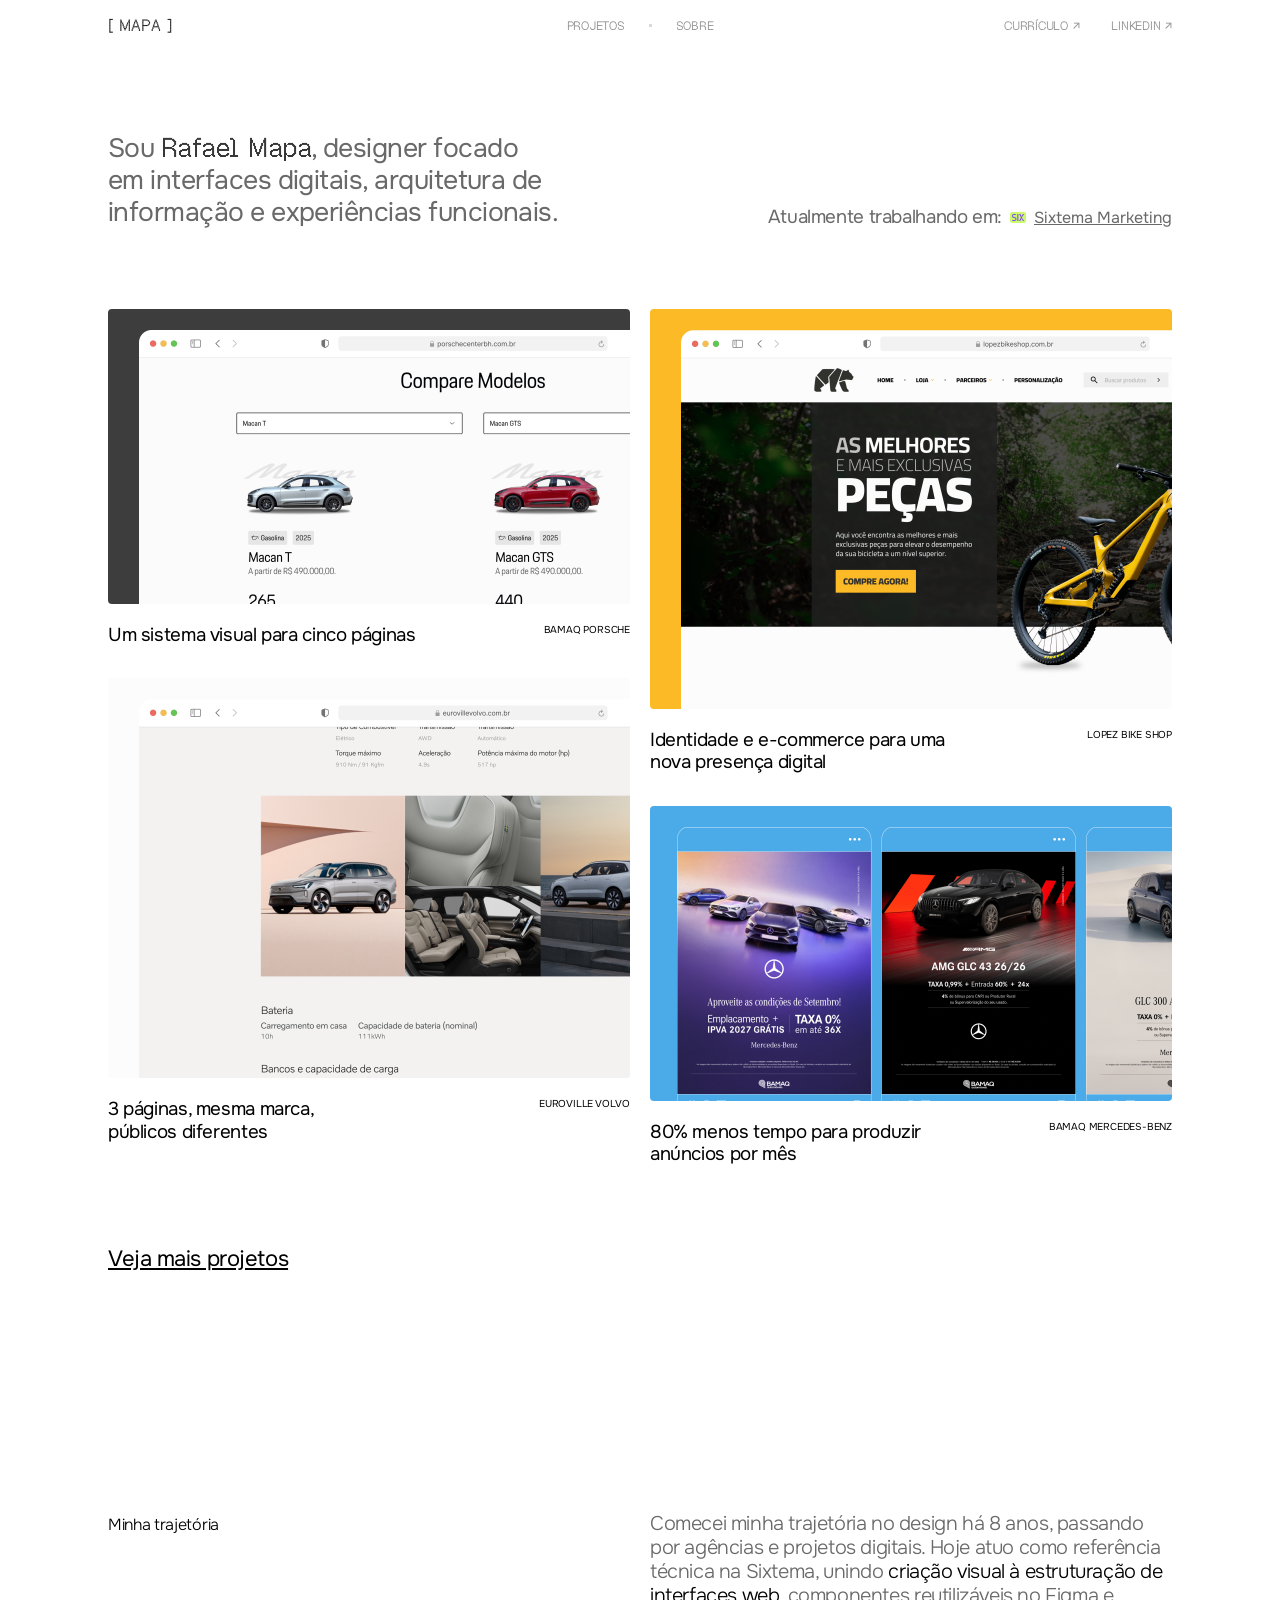
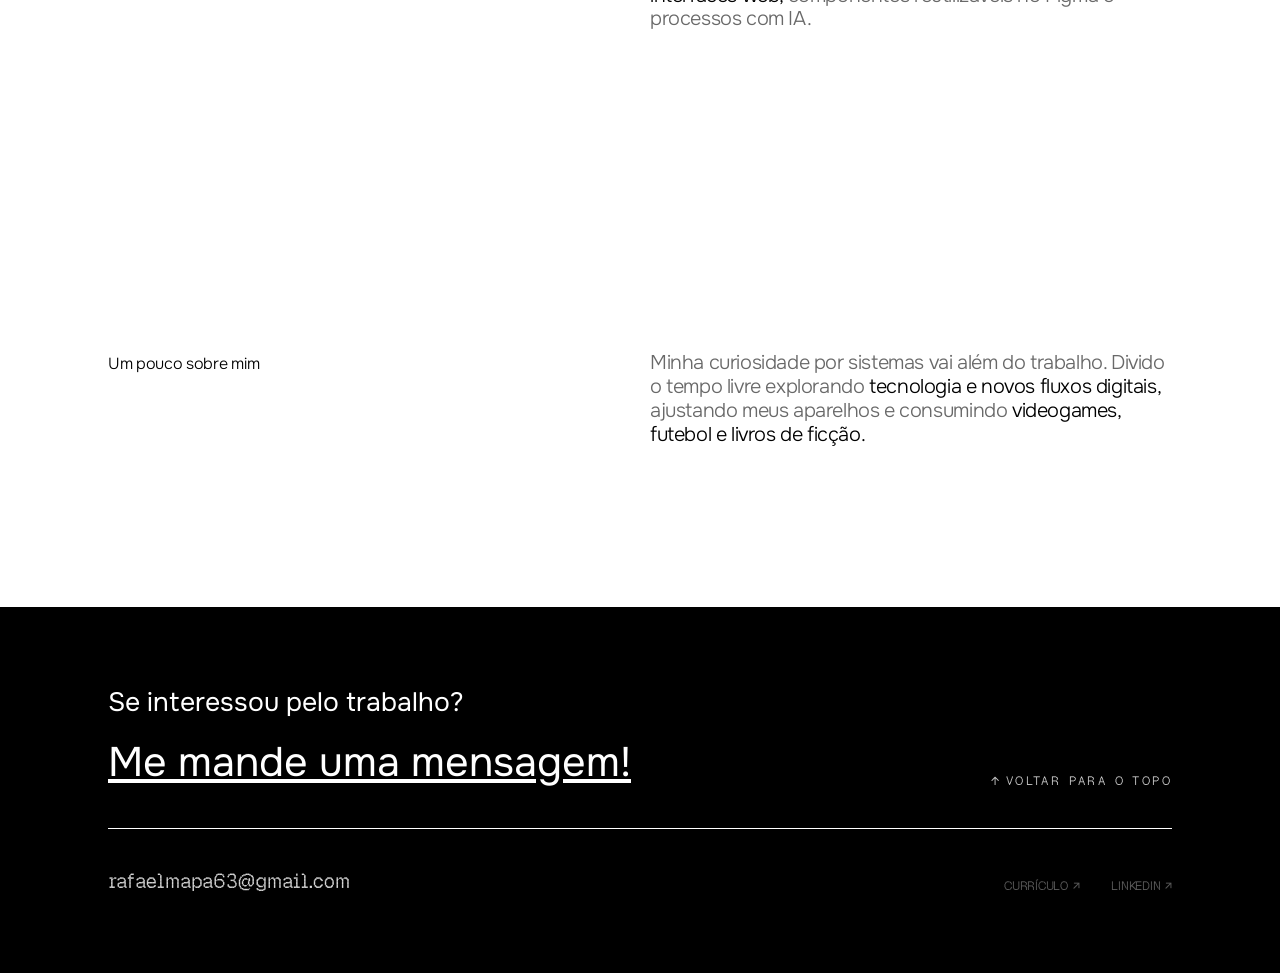
==== index.html @ 25b0e199 "fix: adicionar link do site da Sixtema na home" ====
<!DOCTYPE html>
<html lang="pt-BR" id="top">
<head>
  <meta charset="UTF-8">
  <meta name="viewport" content="width=device-width, initial-scale=1.0">
  <title>Rafael Mapa - Designer</title>
  <!-- preconnect for Google Fonts -->
  <link rel="preconnect" href="https://fonts.googleapis.com">
  <link rel="preconnect" href="https://fonts.gstatic.com" crossorigin>
  <link href="https://fonts.googleapis.com/css2?family=Onest:wght@300;400&display=swap" rel="stylesheet">
  <link rel="stylesheet" href="style.css">
</head>
<body>
  <div class="container">
    <header>
      <div id="logo-text" class="pixel-mono" style="font-size:16px; cursor: pointer;" onclick="window.location.href='index.html'">[ MAPA ]</div>
      <nav class="header-links t-nav pixel-mono">
        <a href="projetos.html">projetos</a>
        <div class="dot"></div>
        <a href="sobre.html">sobre</a>
      </nav>
      <nav class="header-social t-nav pixel-mono">
        <a href="assets/curriculo.pdf" target="_blank" class="cv-link">Currículo ↗</a>
        <a href="https://www.linkedin.com/in/rafaelmapa/" target="_blank" class="linkedin-link">linkedin ↗</a>
      </nav>
      <button class="hamburger" type="button" aria-label="Abrir menu" aria-controls="mobile-menu" aria-expanded="false">
        <span></span><span></span><span></span>
      </button>
    </header>
    <div class="mobile-menu-overlay" id="mobile-menu">
      <nav class="pixel-mono">
        <a href="projetos.html">projetos</a>
        <a href="sobre.html">sobre</a>
        <a href="assets/curriculo.pdf" target="_blank">currículo ↗</a>
        <a href="https://www.linkedin.com/in/rafaelmapa/" target="_blank">linkedin ↗</a>
      </nav>
    </div>

    <main>
      <section class="hero">
        <p class="t-lead">
          Sou <strong class="hero-name">Rafael Mapa</strong>, designer focado em interfaces digitais, arquitetura de informação e experiências funcionais.
        </p>
        <div class="current-role">
          <span class="t-card-title" style="color:var(--gray)">Atualmente trabalhando em:</span>
          <!-- inline svg for the sixtema mark -->
          <img src="assets/home/sixtema-mark.svg" alt="" width="16" height="16" style="background:#CBF86C; border-radius:2px; padding:2px; display:inline-block; vertical-align:middle;">
          <a href="https://sixtema.com.br" target="_blank" style="text-decoration: underline; color:var(--gray); font-size:16px;">Sixtema Marketing</a>
        </div>
      </section>

      <section class="projects">
        <div>
          <a href="porsche.html" class="card">
            <div class="card-img">
              <img src="assets/home/porsche.png" alt="Bamaq Porsche - Um sistema visual para cinco páginas">
            </div>
            <div class="card-footer">
              <h3 class="t-card-title">Um sistema visual para cinco páginas</h3>
              <span class="t-metadata">BAMAQ PORSCHE</span>
            </div>
          </a>
          <a href="lp-volvo.html" class="card">
            <div class="card-img">
              <img src="assets/home/volvo.png" alt="Euroville Volvo - 3 páginas, mesma marca, públicos diferentes">
            </div>
            <div class="card-footer">
              <h3 class="t-card-title">3 páginas, mesma marca,<br>públicos diferentes</h3>
              <span class="t-metadata">EUROVILLE VOLVO</span>
            </div>
          </a>
        </div>
        <div>
          <a href="lopez.html" class="card">
            <div class="card-img">
              <img src="assets/home/lopez.png" alt="Lopez Bike Shop - Identidade e e-commerce">
            </div>
            <div class="card-footer">
              <h3 class="t-card-title">Identidade e e-commerce para uma nova presença digital</h3>
              <span class="t-metadata">LOPEZ BIKE SHOP</span>
            </div>
          </a>
          <a href="mercedes.html" class="card">
            <div class="card-img">
              <img src="assets/home/mercedes.png" alt="Bamaq Mercedes-Benz">
            </div>
            <div class="card-footer">
              <h3 class="t-card-title">80% menos tempo para produzir anúncios por mês</h3>
              <span class="t-metadata">BAMAQ MERCEDES-BENZ</span>
            </div>
          </a>
        </div>
      </section>

      <a href="projetos.html" class="view-more">Veja mais projetos</a>

      <!-- About Section 1 -->
      <section class="about-section">
        <h2 class="t-body">Minha trajetória</h2>
        <p class="t-h2">
          Comecei minha trajetória no design há 8 anos, passando por agências e projetos digitais. Hoje atuo como referência técnica na Sixtema, unindo <strong>criação visual à estruturação de interfaces web,</strong> componentes reutilizáveis no Figma e processos com IA.
        </p>
      </section>

      <!-- About Section 2 -->
      <section class="about-section">
        <h2 class="t-body">Um pouco sobre mim</h2>
        <p class="t-h2">
          Minha curiosidade por sistemas vai além do trabalho. Divido o tempo livre explorando <strong>tecnologia e novos fluxos digitais,</strong> ajustando meus aparelhos e consumindo <strong>videogames, futebol e livros de ficção.</strong>
        </p>
      </section>
    </main>
  </div>

  <footer>
    <div class="container">
      <div class="footer-top">
        <div class="footer-cta">
          <p>Se interessou pelo trabalho?</p>
          <p><a href="https://wa.me/5531984040289" target="_blank" style="color: inherit; text-decoration: none;">Me mande uma mensagem!</a></p>
        </div>
        <a href="#top" class="back-to-top pixel-mono">
          <span>↑</span> VOLTAR PARA O TOPO
        </a>
      </div>
      <hr>
      <div class="footer-bottom">
        <a href="#" id="copy-email-btn" class="footer-email pixel-mono" style="position: relative;">
          rafaelmapa63@gmail.com
          <span id="email-tooltip" style="position: absolute; bottom: 100%; left: 0; margin-bottom: 8px; background: var(--white); color: var(--black); padding: 4px 8px; border-radius: 2px; font-size: 12px; opacity: 0; pointer-events: none; transition: opacity 0.2s; white-space: nowrap;">Email Copiado</span>
        </a>
        <nav class="header-social t-nav pixel-mono">
          <a href="assets/curriculo.pdf" target="_blank">Currículo ↗</a>
          <a href="https://www.linkedin.com/in/rafaelmapa/" target="_blank">linkedin ↗</a>
        </nav>
      </div>
    </div>
  </footer>
  <script src="site.js"></script>
</body>
</html>
---- style.css ----
/* Reset & Fonts */
:root {
  --gray: #696969;
  --nav-gray: #767676;
  --divider: #D9D9D9;
  --black: #000000;
  --white: #FFFFFF;
}

*, *::before, *::after { box-sizing: border-box; }
body, h1, h2, h3, p, figure, blockquote, dl, dd, ul, ol { margin: 0; padding: 0; }
a { text-decoration: none; color: inherit; }
img { max-width: 100%; height: auto; display: block; }

body {
  font-family: 'Onest', system-ui, sans-serif;
  color: var(--black);
  background-color: var(--white);
  line-height: 1.2;
}

@font-face {
  font-family: 'Geist Pixel Local';
  src: url('assets/fonts/GeistPixel-Regular-VariableFont_ELSH.ttf') format('truetype');
  font-weight: 400;
  font-style: normal;
  font-display: swap;
}

/* Typography Scale */
.hero-name {
  font-family: 'Geist Pixel Local', monospace;
  font-variation-settings: 'ELSH' 20;
}

@keyframes name-glitch {
  0%, 100% { font-variation-settings: 'ELSH' 20; }
  20% { font-variation-settings: 'ELSH' 40; }
  40% { font-variation-settings: 'ELSH' 60; }
  60% { font-variation-settings: 'ELSH' 80; }
  80% { font-variation-settings: 'ELSH' 1; }
}

@media (hover: hover) and (prefers-reduced-motion: no-preference) {
  .hero-name:hover {
    animation: name-glitch 2.5s steps(1, end) infinite;
  }
}

/* ponytail: approximate Geist Pixel via mono until imported or mapped locally */
.pixel-mono {
  font-family: 'Geist Pixel Local', ui-monospace, monospace;
  font-variation-settings: 'ELSH' 20;
  text-transform: uppercase;
}

.t-lead { font-size: clamp(20px, calc(17px + 0.75vw), 28px); font-weight: 400; letter-spacing: -0.02em; line-height: 1.2; color: var(--gray); }
.hero p.t-lead { text-wrap: balance; }
.t-h1 { font-size: clamp(28px, calc(22px + 1vw), 40px); font-weight: 300; letter-spacing: -0.02em; line-height: 1.2; }
.t-h2 { font-size: clamp(18px, calc(16px + 0.3vw), 20px); font-weight: 300; letter-spacing: -0.02em; line-height: 1.2; }
.t-card-title { font-size: clamp(16px, calc(13px + 0.45vw), 20px); font-weight: 400; letter-spacing: -0.02em; line-height: 1.2; }
.t-body { font-size: 16px; font-weight: 300; letter-spacing: -0.02em; line-height: 1.64; }
.t-nav { font-size: 12px; letter-spacing: -0.02em; color: var(--nav-gray); }
.t-metadata { font-size: 10px; font-weight: 400; letter-spacing: -0.02em; text-transform: uppercase; }

/* Layout */
.container {
  width: min(1064px, calc(100% - 48px));
  margin: 0 auto;
}

/* Header */
header {
  position: sticky;
  top: 0;
  z-index: 100;
  display: grid;
  grid-template-columns: 1fr auto 1fr;
  align-items: center;
  width: 100%;
  height: 52px;
  background-color: var(--white);
}
header::before {
  content: "";
  position: absolute;
  top: 0;
  left: 50%;
  width: 100vw;
  height: 100%;
  transform: translateX(-50%);
  background-color: var(--white);
  z-index: -1;
}
main {
  padding-top: 80px;
}
#logo-text {
  justify-self: start;
  font-size: 16px;
}
.header-links {
  justify-self: center;
  display: flex;
  align-items: center;
  gap: 24px;
}
.header-social {
  justify-self: end;
  display: flex;
  align-items: center;
  gap: 32px;
}
.dot {
  width: 3px;
  height: 3px;
  background-color: var(--divider);
}

/* Hero Section */
.hero {
  margin-bottom: 80px;
}
.hero p {
  max-width: 522px;
  margin-bottom: 32px;
}
.hero strong {
  font-weight: normal;
  color: var(--black);
}
.current-role {
  display: flex;
  align-items: center;
  gap: 8px;
  font-size: 20px;
  color: var(--gray);
  margin-left: auto;
  width: fit-content;
}
@media (min-width: 768px) {
  .hero {
    display: flex;
    flex-wrap: wrap;
    justify-content: space-between;
    align-items: flex-end;
    gap: 40px;
  }
  .hero p { margin-bottom: 0; }
}

/* Projects Grid */
.projects {
  display: grid;
  grid-template-columns: 1fr;
  gap: 32px;
  margin-bottom: 80px;
}
.projects > div,
.card,
.card-footer,
.card-footer h3 { min-width: 0; }
.projects > div {
  display: flex;
  flex-direction: column;
  gap: 32px;
}
@media (min-width: 768px) {
  .projects {
    grid-template-columns: repeat(2, minmax(0, 1fr));
    gap: 20px;
    align-items: start;
  }
}

/* Project Card */
.card {
  display: flex;
  flex-direction: column;
  gap: 20px;
}
.card-img {
  width: 100%;
  border-radius: 4px;
  overflow: hidden;
  background: #f5f5f5;
}
.card-img img {
  width: 100%;
  height: auto;
}

.card-footer {
  display: flex;
  justify-content: space-between;
  align-items: flex-start;
  gap: 24px;
}
.card-footer .t-metadata {
  flex-shrink: 0;
  text-align: right;
  white-space: nowrap;
}
.card-footer h3 { flex: 0 1 65%; }

.view-more {
  display: block;
  font-size: clamp(18px, calc(15px + 0.55vw), 24px);
  letter-spacing: -0.02em;
  text-decoration: underline;
  margin-bottom: 80px;
}

/* About Sections */
.about-section {
  padding: 160px 0;
  display: flex;
  flex-direction: column;
  gap: 24px;
}
.about-section h2 {
  flex-shrink: 0;
}
.about-section p {
  color: var(--gray);
  max-width: 522px;
}
.about-section p strong {
  color: var(--black);
  font-weight: 300;
}

.section-title {
  color: var(--gray);
  margin-bottom: 32px;
}

@media (min-width: 768px) {
  .section-title {
    margin-bottom: 40px;
  }
}







@media (min-width: 768px) {
  .about-section {
    flex-direction: row;
    justify-content: space-between;
    gap: 80px;
  }
}

/* Footer */
footer {
  position: relative;
  z-index: 2;
  background-color: var(--black);
  color: var(--white);
  padding: 80px 0;
}
.footer-top {
  display: flex;
  flex-direction: column;
  justify-content: space-between;
  align-items: flex-start;
  gap: 40px;
  margin-bottom: 40px;
}
.footer-cta p:first-child {
  font-size: clamp(20px, calc(17px + 0.75vw), 28px);
  color: var(--white);
  margin-bottom: 20px;
}
.footer-cta p:last-child {
  font-size: clamp(30px, calc(22px + 1.5vw), 44px);
  text-decoration: underline;
}
.back-to-top {
  display: flex;
  align-items: center;
  gap: 4px;
  font-size: 12px;
  letter-spacing: 0.2em;
  text-transform: uppercase;
}
footer hr {
  border: 0;
  border-top: 1px solid var(--white);
  margin: 0 0 40px 0;
}
.footer-bottom {
  display: flex;
  flex-direction: column;
  justify-content: space-between;
  align-items: flex-start;
  gap: 24px;
}
.footer-email {
  font-size: 20px;
  text-transform: none;
  word-break: break-word;
}
@media (min-width: 768px) {
  .footer-top, .footer-bottom {
    flex-direction: row;
    align-items: flex-end;
  }
}





/* Remove huge padding-bottom from about-section since wrappers handle the spacing now */

/* Sobre Gallery */
@media (max-width: 767px) {
  .about-gallery {
    grid-template-columns: repeat(2, 1fr) !important;
  }
}


/* Hamburger & Mobile Header */
.hamburger {
  display: none;
  background: none;
  border: none;
  cursor: pointer;
  flex-direction: column;
  gap: 6px;
  padding: 0;
  z-index: 100;
  position: relative;
}
.hamburger span {
  display: block;
  width: 24px;
  height: 1px;
  background-color: var(--black);
  transition: transform 0.3s ease, opacity 0.3s ease;
}

@media (max-width: 767px) {
  header {
    grid-template-columns: auto 1fr auto !important;
    gap: 16px;
  }
  .header-links {
    display: none !important;
  }
  header .header-social {
    display: flex !important;
    justify-self: center !important;
  }
  .header-social .linkedin-link {
    display: none !important;
  }
  .header-social .cv-link {
    color: var(--nav-gray);
  }
  .hamburger {
    display: flex;
    justify-self: end;
  }
}


/* Mobile Menu Overlay */
.mobile-menu-overlay {
  position: fixed;
  top: 0;
  left: 0;
  width: 100%;
  height: 100vh;
  background-color: var(--white);
  z-index: 99;
  display: flex;
  flex-direction: column;
  padding: 100px 24px 24px;
  opacity: 0;
  pointer-events: none;
  transition: opacity 0.3s ease;
}
.menu-open {
  overflow: hidden;
}
.menu-open .mobile-menu-overlay {
  opacity: 1;
  pointer-events: auto;
}
.mobile-menu-overlay nav {
  display: flex;
  flex-direction: column;
  gap: 32px;
  align-items: center;
  font-size: 24px;
}
.menu-open .hamburger span:nth-child(1) {
  transform: translateY(7px) rotate(45deg);
}
.menu-open .hamburger span:nth-child(2) {
  opacity: 0;
}
.menu-open .hamburger span:nth-child(3) {
  transform: translateY(-7px) rotate(-45deg);
}

/* Outros Projetos Grid */
.other-projects-section {
  margin-bottom: 80px;
}
.other-projects-grid {
  display: flex;
  flex-direction: column;
  gap: 20px;
}
.other-projects-grid .other-card { min-height: 320px; }
.other-projects-row {
  display: flex;
  flex-direction: column;
  gap: 20px;
}
@media (min-width: 768px) {
  .other-projects-row {
    flex-direction: row;
  }
}

.other-card {
  position: relative;
  display: flex;
  border-radius: 4px;
  overflow: hidden;
  text-decoration: none;
  min-height: 320px;
}

.other-card.large {
  width: 100%;
}
.other-card.medium {
  width: 100%;
}
.other-card.small {
  width: 100%;
}

.other-card-bg {
  position: absolute;
  top: 0;
  left: 0;
  width: 100%;
  height: 100%;
  background-color: #ececec;
  z-index: 1;
}
.other-card-bg img {
  width: 100%;
  height: 100%;
  object-fit: cover;
}

@media (min-width: 768px) {
  .other-card.medium {
    width: calc(739px / 1064px * 100%);
  }

  .other-card.small {
    width: calc(305px / 1064px * 100%);
  }

  .other-card.medium .other-card-bg img {
    position: absolute;
    top: -59.49%;
    left: 0.07%;
    width: 127.13%;
    max-width: none;
    height: 195.76%;
    object-fit: fill;
  }
}
.other-card .overlay {
  position: absolute;
  top: 0;
  left: 0;
  width: 100%;
  height: 100%;
  background: linear-gradient(to top, rgba(0,0,0,0.2) 15%, transparent 46%);
}

.other-card-content {
  position: relative;
  z-index: 2;
  display: flex;
  flex-direction: column;
  justify-content: flex-end;
  gap: 16px;
  padding: 32px;
  width: 100%;
}

.other-card.medium .other-card-content {
  justify-content: flex-end;
}
.other-card.small .other-card-content {
  justify-content: flex-start;
}

.other-card .tags {
  display: flex;
  gap: 8px;
  flex-wrap: wrap;
}
.other-card .tag {
  background-color: #ddd;
  color: #555;
  font-size: 12px;
  padding: 4px 12px;
  border-radius: 4px;
}
.other-card .tag.dark {
  background-color: #1b1b1b;
  color: var(--white);
}

.other-card-content.dark h3 {
  color: var(--black) !important;
}

/* Hamburger active state */
.hamburger.active span:nth-child(1) { transform: translateY(6px) rotate(45deg); }
.hamburger.active span:nth-child(2) { opacity: 0; }
.hamburger.active span:nth-child(3) { transform: translateY(-6px) rotate(-45deg); }

.mobile-menu-overlay.active {
  display: flex !important;
  opacity: 1;
}


/* --- Project Case Pages --- */
.project-page {
  padding-bottom: 120px;
  overflow-x: hidden;
}
.project-top {
  display: flex;
  flex-direction: column;
  gap: 40px;
  margin: 120px 0 80px 0;
}
@media (min-width: 768px) {
  .project-top {
    flex-direction: row;
    gap: 120px;
    align-items: flex-start;
  }
}
.project-title {
  flex: 1;
  font-size: clamp(40px, 4vw, 64px);
  line-height: 1.1;
  letter-spacing: -0.02em;
  font-weight: 300;
  color: var(--black);
}
.project-info {
  width: 100%;
  display: flex;
  flex-direction: column;
}
@media (min-width: 768px) {
  .project-info {
    width: 414px;
    flex-shrink: 0;
  }
}
.project-details {
  display: flex;
  flex-direction: column;
  margin-bottom: 32px;
}
.details-title {
  font-size: 10px;
  color: var(--nav-gray);
  margin-bottom: 16px;
  text-transform: uppercase;
  letter-spacing: 0.02em;
}
.details-row {
  display: flex;
  justify-content: space-between;
  align-items: center;
  padding: 8px 0;
  font-size: 13px;
}
.details-label {
  color: var(--nav-gray);
  text-transform: uppercase;
  letter-spacing: 0.02em;
}
.details-value {
  color: var(--black);
  text-align: right;
  font-weight: 400;
  text-transform: none;
  letter-spacing: 0;
}
.project-lead {
  font-size: clamp(25px, 2.5vw, 28px);
  line-height: 1.2;
  color: var(--gray);
  margin-top: 16px;
  letter-spacing: -0.02em;
  font-weight: 400;
}
.hero-img {
  width: 100%;
  aspect-ratio: 16 / 7;
  background-color: #E8E8E8;
  border-radius: 4px;
  margin-bottom: 80px;
  overflow: hidden;
  display: flex;
  align-items: center;
  justify-content: center;
  font-size: 14px;
  color: var(--nav-gray);
  font-family: 'Geist Pixel Local', monospace;
}
.hero-img img {
  width: 100%;
  height: 100%;
  object-fit: cover;
}

/* Sections */
.project-section {
  padding: 80px 0;
}
.bg-light {
  background-color: #F8F8F8;
  margin-left: calc(50% - 50vw);
  margin-right: calc(50% - 50vw);
  width: 100vw;
  padding-left: calc(50vw - 50%);
  padding-right: calc(50vw - 50%);
}

.project-stats {
  display: grid;
  grid-template-columns: 1fr;
  gap: 40px;
}
@media (min-width: 768px) {
  .project-stats {
    grid-template-columns: repeat(3, 1fr);
  }
}
.stat-header {
  display: flex;
  align-items: baseline;
  gap: 8px;
  margin-bottom: 16px;
}
.stat-number {
  font-size: clamp(40px, 4vw, 64px);
  font-weight: 300;
  line-height: 1;
  letter-spacing: -0.02em;
  color: var(--black);
}
.stat-unit {
  font-size: 16px;
  font-weight: 400;
  color: var(--black);
}
.stat-desc {
  font-size: 16px;
  line-height: 1.64;
  color: var(--gray);
  font-weight: 300;
}

.content-section {
  display: flex;
  flex-direction: column;
  gap: 40px;
}
@media (min-width: 768px) {
  .content-section {
    flex-direction: row;
    gap: 120px;
  }
}
.content-title {
  width: 100%;
  font-size: 25px;
  font-weight: 400;
  color: var(--black);
  letter-spacing: -0.02em;
}
@media (min-width: 768px) {
  .content-title {
    width: 300px;
    flex-shrink: 0;
  }
}
.content-items {
  flex: 1;
  display: flex;
  flex-direction: column;
  gap: 60px;
}
.content-item {
  display: flex;
  flex-direction: column;
  gap: 16px;
}
@media (min-width: 768px) {
  .content-item {
    flex-direction: row;
    gap: 40px;
    align-items: flex-start;
  }
}
.item-label {
  width: 100%;
  font-size: 10px;
  text-transform: uppercase;
  letter-spacing: 0.02em;
  color: var(--nav-gray);
  font-weight: 400;
}
@media (min-width: 768px) {
  .item-label {
    width: 140px;
    flex-shrink: 0;
    padding-top: 6px;
  }
}
.item-text {
  flex: 1;
  font-size: 16px;
  line-height: 1.64;
  color: var(--black);
  font-weight: 300;
}
.project-gallery {
  display: flex;
  flex-direction: column;
  gap: 40px;
  margin-top: 80px;
}
.gallery-placeholder {
  width: 100%;
  height: 600px;
  background-color: #E8E8E8;
  border-radius: 4px;
  display: flex;
  align-items: center;
  justify-content: center;
  font-size: 14px;
  color: var(--nav-gray);
  font-family: 'Geist Pixel Local', monospace;
}


/* ==========================================================================
   Case Study Pages (Porsche, Lopez, Mercedes, Volvo, etc.)
   Exact match to Figma Canvas specifications
   ========================================================================== */

.case-main {
  padding-top: 80px;
}

.case-header {
  display: flex;
  flex-direction: column;
  gap: 32px;
  margin-bottom: 33px;
}

@media (min-width: 768px) {
  .case-header {
    flex-direction: row;
    justify-content: space-between;
    align-items: flex-start;
    gap: 20px;
  }
}

.case-header-left {
  flex: 1;
  max-width: 522px;
}

.case-title {
  font-size: clamp(32px, calc(28px + 1.8vw), 64px);
  font-weight: 400;
  line-height: 1.2;
  letter-spacing: -0.04em;
  color: var(--black);
}

.case-header-right {
  width: 100%;
  display: flex;
  flex-direction: column;
}

@media (min-width: 768px) {
  .case-header-right {
    width: 414px;
    flex-shrink: 0;
  }
}

.case-details-heading {
  font-size: 16px;
  font-weight: 300;
  line-height: 1.64;
  letter-spacing: -0.02em;
  color: var(--black);
  margin-bottom: 20px;
}

.case-meta-row {
  display: flex;
  justify-content: space-between;
  align-items: center;
  border-top: 1px solid var(--black);
  padding: 10px 0;
  min-height: 40px;
}

.case-meta-label {
  font-size: 16px;
  font-weight: 300;
  line-height: 1.64;
  letter-spacing: -0.02em;
  color: var(--gray);
}

.case-meta-value {
  font-size: 16px;
  font-weight: 300;
  line-height: 1.64;
  letter-spacing: -0.02em;
  color: var(--gray);
  text-align: right;
}

.case-meta-logos {
  display: flex;
  align-items: center;
  justify-content: flex-end;
}

.case-meta-logos img {
  height: 20px;
  width: auto;
  display: block;
}

.case-meta-logos img.logo-volvo {
  height: 12px;
}

.case-summary {
  border-top: 1px solid var(--black);
  padding-top: 20px;
  font-size: 16px;
  font-weight: 300;
  line-height: 1.64;
  letter-spacing: -0.02em;
  color: var(--gray);
}

.case-hero-image {
  width: 100%;
  border-radius: 12px;
  overflow: hidden;
  background-color: #f5f5f5;
  margin-bottom: 40px;
}

.case-hero-image img,
.case-hero-image video {
  width: 100%;
  height: auto;
  display: block;
}

/* Full-width Case Content Blocks */
.case-body-wrapper {
  display: flex;
  flex-direction: column;
  gap: 40px;
  margin-bottom: 80px;
}

.case-block {
  width: 100%;
  padding: 32px 0;
}

.case-block.bg-subtle {
  background-color: #FCFCFC;
  box-shadow: 0 0 0 100vmax #FCFCFC;
  clip-path: inset(0 -100vmax);
}

.case-block-inner {
  width: min(1064px, calc(100% - 48px));
  margin: 0 auto;
}

/* Destaques / Stats (Frame 8872) */
.case-stats-grid {
  display: grid;
  grid-template-columns: 1fr;
  gap: 32px;
}

@media (min-width: 768px) {
  .case-stats-grid {
    grid-template-columns: repeat(3, 1fr);
    gap: 74px;
  }
}

.case-stat-item {
  display: flex;
  flex-direction: column;
  gap: 20px;
}

.case-stat-header {
  display: flex;
  align-items: baseline;
  gap: 4px;
}

.case-stat-number {
  font-size: 49px;
  font-weight: 300;
  line-height: 1.2;
  letter-spacing: -0.02em;
  color: var(--black);
}

.case-stat-unit {
  font-size: 16px;
  font-weight: 400;
  line-height: 1.2;
  letter-spacing: -0.02em;
  color: var(--black);
}

.case-stat-text {
  font-size: 16px;
  font-weight: 300;
  line-height: 1.64;
  letter-spacing: -0.02em;
  color: #737373;
}

/* Narrative Grid (Projeto, Construção, Priorização, Entrega) */
.case-narrative-grid {
  display: flex;
  flex-direction: column;
  gap: 28px;
}

@media (min-width: 768px) {
  .case-narrative-grid {
    flex-direction: row;
    gap: 32px;
  }
}

.case-section-title {
  width: 100%;
  font-size: 25px;
  font-weight: 400;
  line-height: 1.2;
  letter-spacing: -0.02em;
  color: var(--black);
}

@media (min-width: 768px) {
  .case-section-title {
    width: 185px;
    flex-shrink: 0;
  }
}

.case-narrative-items {
  flex: 1;
  display: flex;
  flex-direction: column;
  gap: 32px;
}

.case-narrative-item {
  display: flex;
  flex-direction: column;
  gap: 12px;
}

@media (min-width: 768px) {
  .case-narrative-item {
    flex-direction: row;
    gap: 20px;
    align-items: flex-start;
  }
}

.case-item-label {
  font-size: 10px;
  font-weight: 400;
  line-height: 1.2;
  letter-spacing: -0.02em;
  color: var(--black);
  text-transform: uppercase;
  width: 100%;
}

@media (min-width: 768px) {
  .case-item-label {
    width: 88px;
    flex-shrink: 0;
    padding-top: 4px;
  }
}

.case-item-text {
  flex: 1;
  font-size: 16px;
  font-weight: 300;
  line-height: 1.64;
  letter-spacing: -0.02em;
  color: var(--black);
}

/* Dual Preview Showcase (Group 1 - Desktop & Mobile Mockup) */
.case-dual-preview {
  position: relative;
  width: 100%;
  border-radius: 12px;
  overflow: hidden;
  background-color: transparent;
}

.case-preview-desktop {
  width: 100%;
  border-radius: 12px;
  overflow: hidden;
}

.case-preview-desktop img {
  width: 100%;
  height: auto;
  border-radius: 12px;
  display: block;
}

/* Gallery Block */
.case-gallery-block {
  display: flex;
  flex-direction: column;
  gap: 40px;
  padding: 0;
}

.case-gallery-banner {
  width: 100%;
  border-radius: 12px;
  overflow: hidden;
}

.case-gallery-banner img {
  width: 100%;
  height: auto;
  border-radius: 12px;
  display: block;
}

.case-gallery-row {
  display: grid;
  grid-template-columns: 1fr;
  gap: 20px;
}

@media (min-width: 768px) {
  .case-gallery-row {
    grid-template-columns: repeat(2, 1fr);
  }
}

.case-gallery-card {
  width: 100%;
  border-radius: 12px;
  overflow: hidden;
  background-color: #FCFCFC;
}

.case-gallery-card img {
  width: 100%;
  height: auto;
  border-radius: 12px;
  display: block;
}

/* Mobile Trio */
.case-mobile-trio {
  display: flex;
  flex-direction: column;
  align-items: center;
  gap: 32px;
  padding: 16px 0;
}

@media (min-width: 768px) {
  .case-mobile-trio {
    flex-direction: row;
    justify-content: space-between;
    gap: 20px;
    padding: 32px 0;
  }
}

.case-mobile-card {
  width: 232px;
  border-radius: 41px;
  overflow: hidden;
  box-shadow: 0 10px 30px rgba(0, 0, 0, 0.06);
}

.case-mobile-card img {
  width: 100%;
  height: auto;
  display: block;
  border-radius: 41px;
}
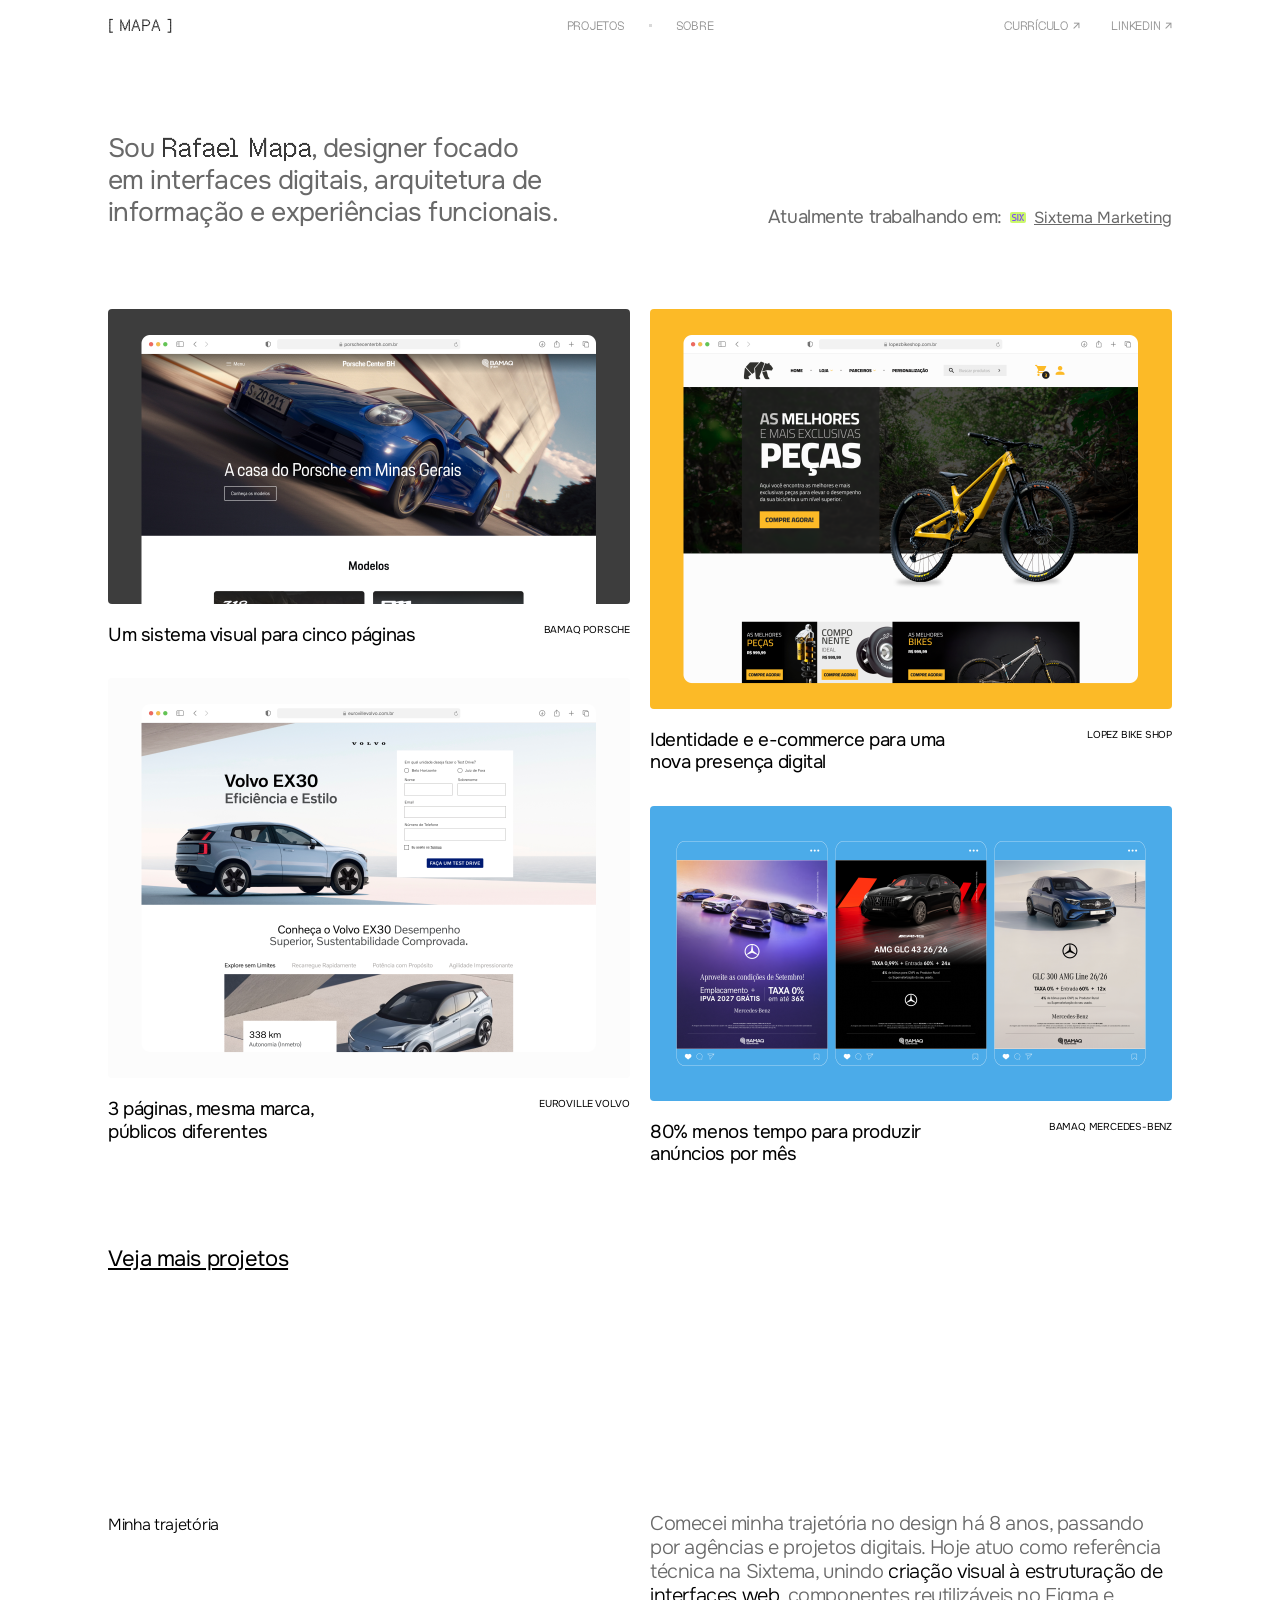
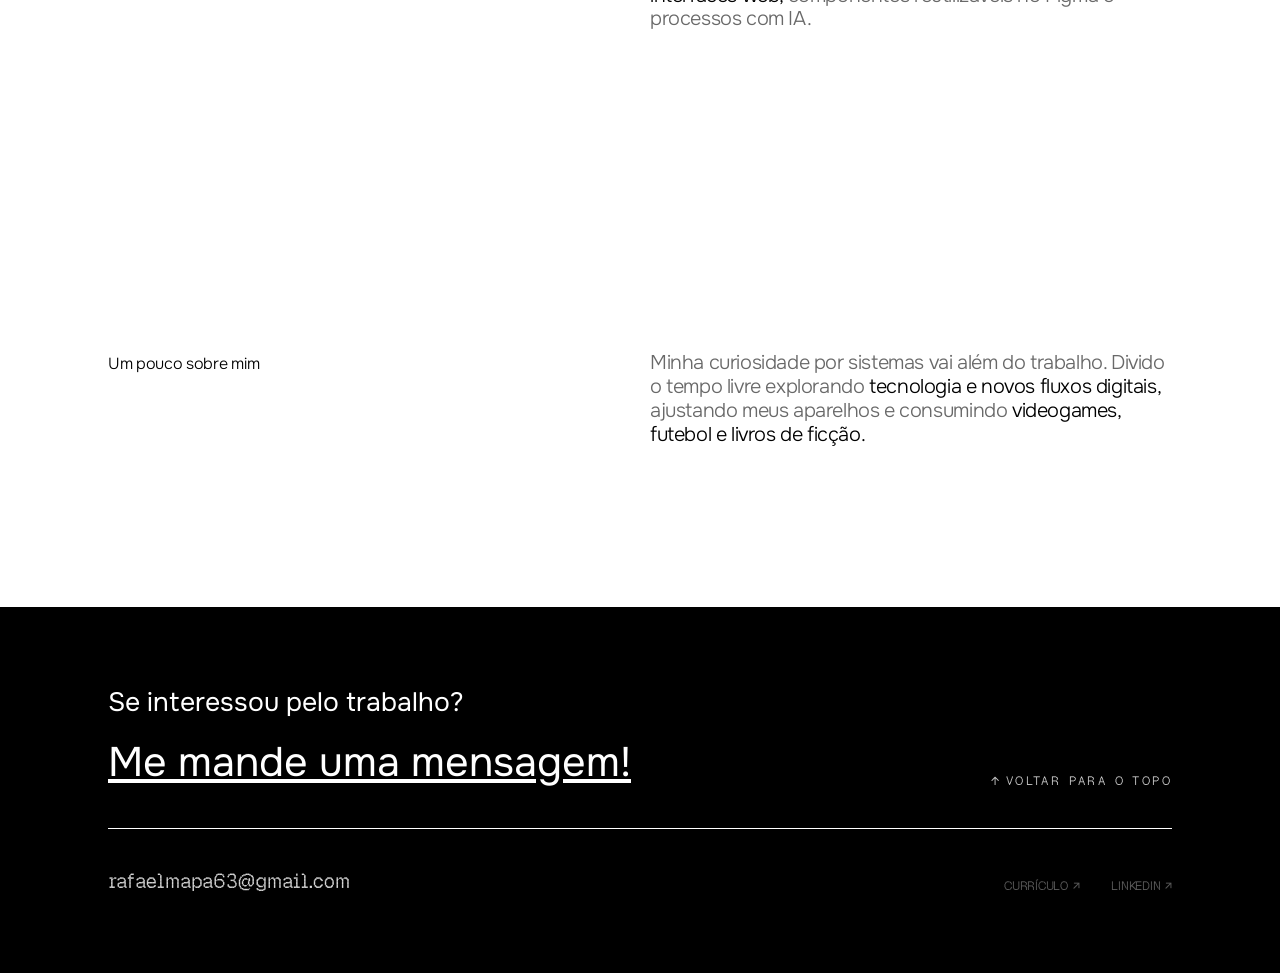
==== commit 9911fdeb: "feat: URLs limpas no Vercel, redirect de /index e atualizacao do favicon" ====
--- a/index.html
+++ b/index.html
@@ -9,15 +9,17 @@
   <link rel="preconnect" href="https://fonts.gstatic.com" crossorigin>
   <link href="https://fonts.googleapis.com/css2?family=Onest:wght@300;400&display=swap" rel="stylesheet">
   <link rel="stylesheet" href="style.css">
+  <link rel="icon" type="image/png" href="favicon.png">
+  <link rel="apple-touch-icon" href="favicon.png">
 </head>
 <body>
   <div class="container">
     <header>
-      <div id="logo-text" class="pixel-mono" style="font-size:16px; cursor: pointer;" onclick="window.location.href='index.html'">[ MAPA ]</div>
+      <div id="logo-text" class="pixel-mono" style="font-size:16px; cursor: pointer;" onclick="window.location.href='/'">[ MAPA ]</div>
       <nav class="header-links t-nav pixel-mono">
-        <a href="projetos.html">projetos</a>
+        <a href="/projetos">projetos</a>
         <div class="dot"></div>
-        <a href="sobre.html">sobre</a>
+        <a href="/sobre">sobre</a>
       </nav>
       <nav class="header-social t-nav pixel-mono">
         <a href="assets/curriculo.pdf" target="_blank" class="cv-link">Currículo ↗</a>
@@ -29,8 +31,8 @@
     </header>
     <div class="mobile-menu-overlay" id="mobile-menu">
       <nav class="pixel-mono">
-        <a href="projetos.html">projetos</a>
-        <a href="sobre.html">sobre</a>
+        <a href="/projetos">projetos</a>
+        <a href="/sobre">sobre</a>
         <a href="assets/curriculo.pdf" target="_blank">currículo ↗</a>
         <a href="https://www.linkedin.com/in/rafaelmapa/" target="_blank">linkedin ↗</a>
       </nav>
@@ -51,7 +53,7 @@
 
       <section class="projects">
         <div>
-          <a href="porsche.html" class="card">
+          <a href="/porsche" class="card">
             <div class="card-img">
               <img src="assets/home/porsche.png" alt="Bamaq Porsche - Um sistema visual para cinco páginas">
             </div>
@@ -60,7 +62,7 @@
               <span class="t-metadata">BAMAQ PORSCHE</span>
             </div>
           </a>
-          <a href="lp-volvo.html" class="card">
+          <a href="/lp-volvo" class="card">
             <div class="card-img">
               <img src="assets/home/volvo.png" alt="Euroville Volvo - 3 páginas, mesma marca, públicos diferentes">
             </div>
@@ -71,7 +73,7 @@
           </a>
         </div>
         <div>
-          <a href="lopez.html" class="card">
+          <a href="/lopez" class="card">
             <div class="card-img">
               <img src="assets/home/lopez.png" alt="Lopez Bike Shop - Identidade e e-commerce">
             </div>
@@ -80,7 +82,7 @@
               <span class="t-metadata">LOPEZ BIKE SHOP</span>
             </div>
           </a>
-          <a href="mercedes.html" class="card">
+          <a href="/mercedes" class="card">
             <div class="card-img">
               <img src="assets/home/mercedes.png" alt="Bamaq Mercedes-Benz">
             </div>
@@ -92,7 +94,7 @@
         </div>
       </section>
 
-      <a href="projetos.html" class="view-more">Veja mais projetos</a>
+      <a href="/projetos" class="view-more">Veja mais projetos</a>
 
       <!-- About Section 1 -->
       <section class="about-section">
--- a/style.css
+++ b/style.css
@@ -485,18 +485,18 @@
     object-fit: fill;
   }
 }
-.other-card .overlay {
+.other-card::after {
+  content: '';
   position: absolute;
-  top: 0;
-  left: 0;
-  width: 100%;
-  height: 100%;
-  background: linear-gradient(to top, rgba(0,0,0,0.2) 15%, transparent 46%);
+  inset: 0;
+  background: linear-gradient(to top, rgba(0, 0, 0, 0.78) 0%, rgba(0, 0, 0, 0.38) 45%, rgba(0, 0, 0, 0) 80%);
+  z-index: 2;
+  pointer-events: none;
 }
 
 .other-card-content {
   position: relative;
-  z-index: 2;
+  z-index: 3;
   display: flex;
   flex-direction: column;
   justify-content: flex-end;
@@ -505,11 +505,12 @@
   width: 100%;
 }
 
-.other-card.medium .other-card-content {
-  justify-content: flex-end;
-}
-.other-card.small .other-card-content {
-  justify-content: flex-start;
+.other-card-content h3 {
+  color: var(--white) !important;
+  font-size: 20px;
+  font-weight: 400;
+  letter-spacing: -0.02em;
+  line-height: 1.25;
 }
 
 .other-card .tags {
@@ -517,20 +518,15 @@
   gap: 8px;
   flex-wrap: wrap;
 }
+
 .other-card .tag {
-  background-color: #ddd;
-  color: #555;
+  background-color: #FFFFFF !important;
+  color: #000000 !important;
   font-size: 12px;
+  font-weight: 400;
   padding: 4px 12px;
   border-radius: 4px;
-}
-.other-card .tag.dark {
-  background-color: #1b1b1b;
-  color: var(--white);
-}
-
-.other-card-content.dark h3 {
-  color: var(--black) !important;
+  letter-spacing: -0.01em;
 }
 
 /* Hamburger active state */
@@ -1151,3 +1147,70 @@
   display: block;
   border-radius: 41px;
 }
+
+/* Navegação entre Cases */
+.case-navigation {
+  display: flex;
+  justify-content: space-between;
+  align-items: flex-start;
+  gap: 24px;
+  margin-top: 80px;
+  margin-bottom: 120px;
+  padding-top: 48px;
+  border-top: 1px solid var(--divider);
+}
+
+.case-nav-link {
+  display: flex;
+  flex-direction: column;
+  gap: 8px;
+  text-decoration: none;
+  color: inherit;
+  transition: opacity 0.2s ease;
+  max-width: 48%;
+}
+
+.case-nav-link:hover {
+  opacity: 0.65;
+}
+
+.case-nav-link.prev {
+  text-align: left;
+  align-items: flex-start;
+}
+
+.case-nav-link.next {
+  text-align: right;
+  align-items: flex-end;
+}
+
+.case-nav-direction {
+  font-size: 11px;
+  letter-spacing: 0.1em;
+  color: var(--nav-gray);
+  line-height: 1.2;
+}
+
+.case-nav-title {
+  font-size: clamp(16px, calc(14px + 0.4vw), 22px);
+  font-weight: 400;
+  color: var(--black);
+  letter-spacing: -0.02em;
+  line-height: 1.25;
+}
+
+@media (max-width: 600px) {
+  .case-navigation {
+    margin-top: 60px;
+    margin-bottom: 80px;
+    padding-top: 32px;
+    gap: 16px;
+  }
+  .case-nav-direction {
+    font-size: 10px;
+  }
+  .case-nav-title {
+    font-size: 15px;
+  }
+}
+
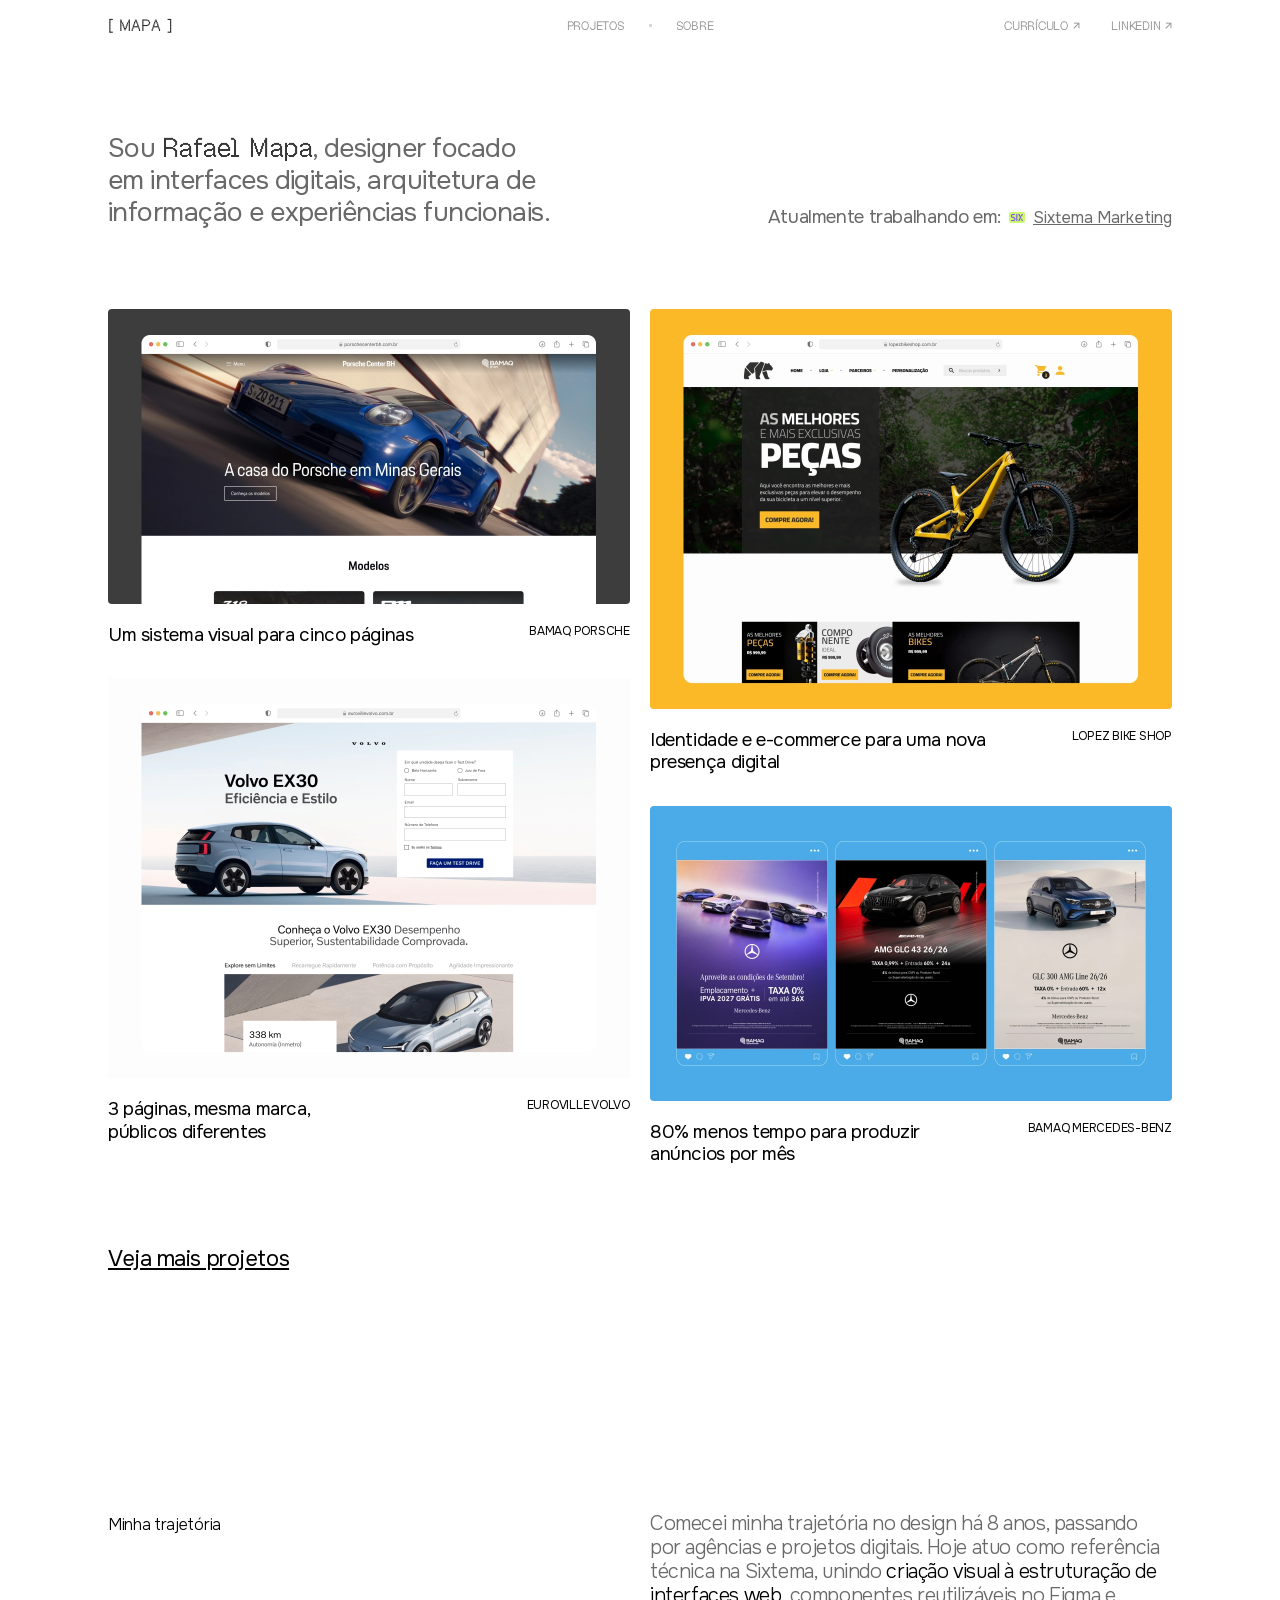
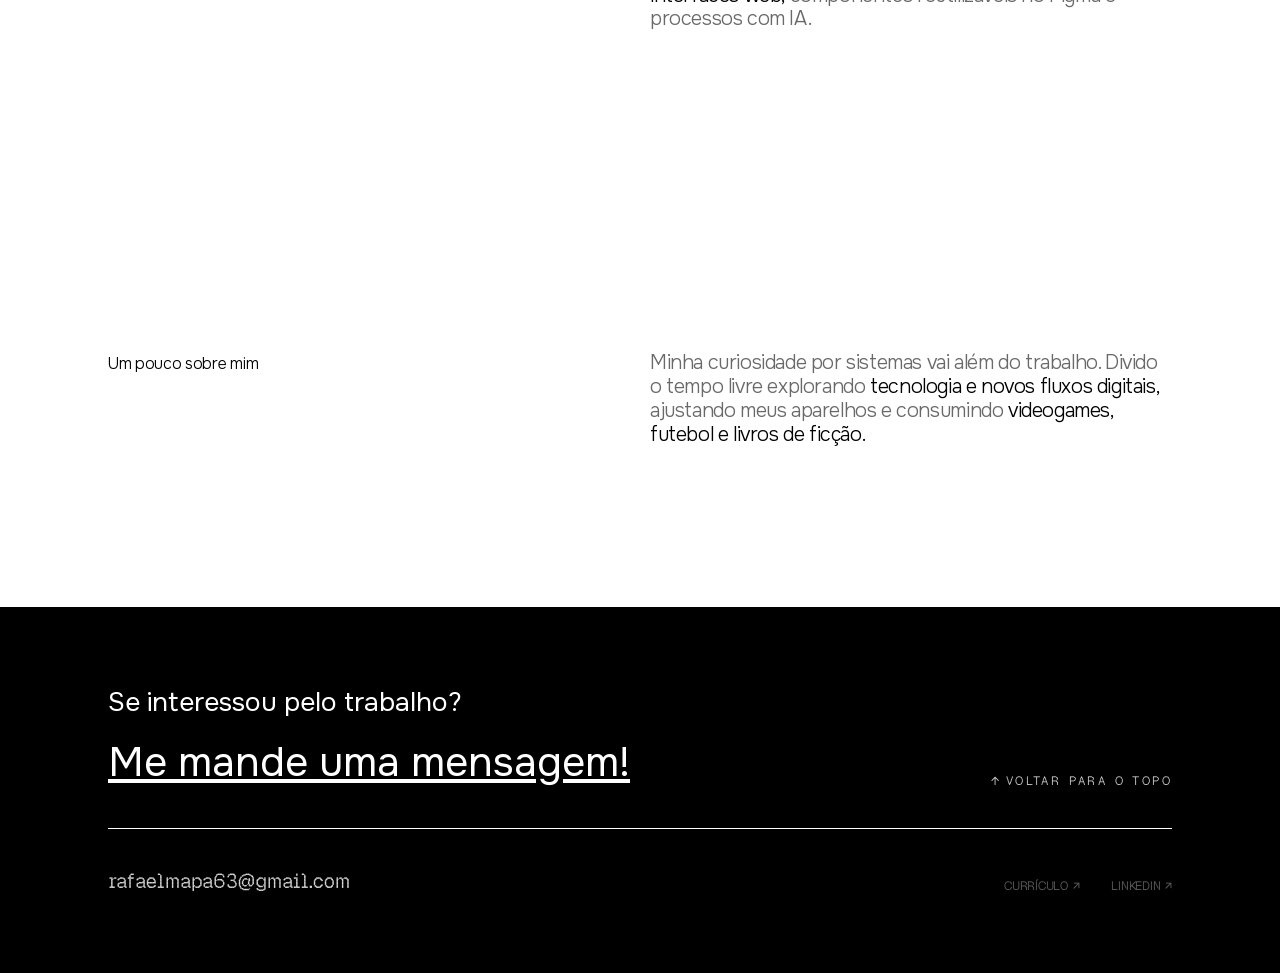
==== commit dc80ccde: "feat: concluir auditoria de performance e SEO" ====
--- a/index.html
+++ b/index.html
@@ -3,27 +3,38 @@
 <head>
   <meta charset="UTF-8">
   <meta name="viewport" content="width=device-width, initial-scale=1.0">
-  <title>Rafael Mapa - Designer</title>
-  <!-- preconnect for Google Fonts -->
-  <link rel="preconnect" href="https://fonts.googleapis.com">
-  <link rel="preconnect" href="https://fonts.gstatic.com" crossorigin>
-  <link href="https://fonts.googleapis.com/css2?family=Onest:wght@300;400&display=swap" rel="stylesheet">
+  <title>Rafael Mapa | Product Designer</title>
+  <meta name="description" content="Portfólio de Rafael Mapa, product designer focado em interfaces digitais, arquitetura de informação e experiências funcionais.">
+  <!-- Open Graph -->
+  <!-- Twitter -->
   <link rel="stylesheet" href="style.css">
   <link rel="icon" type="image/png" href="favicon.png">
-  <link rel="apple-touch-icon" href="favicon.png">
+  <link rel="preload" href="assets/fonts/Onest-Variable-Latin.woff2" as="font" type="font/woff2" crossorigin>
+  <link rel="manifest" href="site.webmanifest">
+  <link rel="apple-touch-icon" href="apple-touch-icon.png">
+  <link rel="canonical" href="https://rafaelmapa.com.br/">
+  <meta property="og:type" content="website">
+  <meta property="og:url" content="https://rafaelmapa.com.br/">
+  <meta property="og:title" content="Rafael Mapa | Product Designer">
+  <meta property="og:description" content="Portfólio de Rafael Mapa, product designer focado em interfaces digitais, arquitetura de informação e experiências funcionais.">
+  <meta property="og:image" content="https://rafaelmapa.com.br/assets/home/og-porsche.jpg">
+  <meta name="twitter:card" content="summary_large_image">
+  <meta name="twitter:title" content="Rafael Mapa | Product Designer">
+  <meta name="twitter:description" content="Portfólio de Rafael Mapa, product designer focado em interfaces digitais, arquitetura de informação e experiências funcionais.">
+  <meta name="twitter:image" content="https://rafaelmapa.com.br/assets/home/og-porsche.jpg">
 </head>
 <body>
   <div class="container">
     <header>
-      <div id="logo-text" class="pixel-mono" style="font-size:16px; cursor: pointer;" onclick="window.location.href='/'">[ MAPA ]</div>
+      <a href="/" id="logo-text" class="pixel-mono" style="font-size:16px; text-decoration:none; color:inherit;">[ MAPA ]</a>
       <nav class="header-links t-nav pixel-mono">
         <a href="/projetos">projetos</a>
         <div class="dot"></div>
         <a href="/sobre">sobre</a>
       </nav>
       <nav class="header-social t-nav pixel-mono">
-        <a href="assets/curriculo.pdf" target="_blank" class="cv-link">Currículo ↗</a>
-        <a href="https://www.linkedin.com/in/rafaelmapa/" target="_blank" class="linkedin-link">linkedin ↗</a>
+        <a href="assets/curriculo.pdf" target="_blank" rel="noopener noreferrer" class="cv-link">Currículo ↗</a>
+        <a href="https://www.linkedin.com/in/rafaelmapa/" target="_blank" rel="noopener noreferrer" class="linkedin-link">linkedin ↗</a>
       </nav>
       <button class="hamburger" type="button" aria-label="Abrir menu" aria-controls="mobile-menu" aria-expanded="false">
         <span></span><span></span><span></span>
@@ -33,8 +44,8 @@
       <nav class="pixel-mono">
         <a href="/projetos">projetos</a>
         <a href="/sobre">sobre</a>
-        <a href="assets/curriculo.pdf" target="_blank">currículo ↗</a>
-        <a href="https://www.linkedin.com/in/rafaelmapa/" target="_blank">linkedin ↗</a>
+        <a href="assets/curriculo.pdf" target="_blank" rel="noopener noreferrer">currículo ↗</a>
+        <a href="https://www.linkedin.com/in/rafaelmapa/" target="_blank" rel="noopener noreferrer">linkedin ↗</a>
       </nav>
     </div>
 
@@ -47,7 +58,7 @@
           <span class="t-card-title" style="color:var(--gray)">Atualmente trabalhando em:</span>
           <!-- inline svg for the sixtema mark -->
           <img src="assets/home/sixtema-mark.svg" alt="" width="16" height="16" style="background:#CBF86C; border-radius:2px; padding:2px; display:inline-block; vertical-align:middle;">
-          <a href="https://sixtema.com.br" target="_blank" style="text-decoration: underline; color:var(--gray); font-size:16px;">Sixtema Marketing</a>
+          <a href="https://sixtema.com.br" target="_blank" rel="noopener noreferrer" style="text-decoration: underline; color:var(--gray); font-size:16px;">Sixtema Marketing</a>
         </div>
       </section>
 
@@ -55,7 +66,10 @@
         <div>
           <a href="/porsche" class="card">
             <div class="card-img">
-              <img src="assets/home/porsche.png" alt="Bamaq Porsche - Um sistema visual para cinco páginas">
+              <picture>
+                <source type="image/webp" srcset="assets/home/porsche-1044.webp 1044w, assets/home/porsche-2088.webp 2088w" sizes="(max-width: 768px) 100vw, 50vw">
+                <img src="assets/home/porsche.png" alt="Bamaq Porsche - Um sistema visual para cinco páginas" width="2088" height="1180">
+              </picture>
             </div>
             <div class="card-footer">
               <h3 class="t-card-title">Um sistema visual para cinco páginas</h3>
@@ -64,7 +78,10 @@
           </a>
           <a href="/lp-volvo" class="card">
             <div class="card-img">
-              <img src="assets/home/volvo.png" alt="Euroville Volvo - 3 páginas, mesma marca, públicos diferentes">
+              <picture>
+                <source type="image/webp" srcset="assets/home/volvo-1044.webp 1044w, assets/home/volvo-2088.webp 2088w" sizes="(max-width: 768px) 100vw, 50vw">
+                <img src="assets/home/volvo.png" alt="Euroville Volvo - 3 páginas, mesma marca, públicos diferentes" width="2088" height="1600" loading="lazy">
+              </picture>
             </div>
             <div class="card-footer">
               <h3 class="t-card-title">3 páginas, mesma marca,<br>públicos diferentes</h3>
@@ -75,7 +92,10 @@
         <div>
           <a href="/lopez" class="card">
             <div class="card-img">
-              <img src="assets/home/lopez.png" alt="Lopez Bike Shop - Identidade e e-commerce">
+              <picture>
+                <source type="image/webp" srcset="assets/home/lopez-1044.webp 1044w, assets/home/lopez-2088.webp 2088w" sizes="(max-width: 768px) 100vw, 50vw">
+                <img src="assets/home/lopez.png" alt="Lopez Bike Shop - Identidade e e-commerce" width="2088" height="1600" loading="lazy">
+              </picture>
             </div>
             <div class="card-footer">
               <h3 class="t-card-title">Identidade e e-commerce para uma nova presença digital</h3>
@@ -84,7 +104,10 @@
           </a>
           <a href="/mercedes" class="card">
             <div class="card-img">
-              <img src="assets/home/mercedes.png" alt="Bamaq Mercedes-Benz">
+              <picture>
+                <source type="image/webp" srcset="assets/home/mercedes-1044.webp 1044w, assets/home/mercedes-2088.webp 2088w" sizes="(max-width: 768px) 100vw, 50vw">
+                <img src="assets/home/mercedes.png" alt="Bamaq Mercedes-Benz" width="2088" height="1180" loading="lazy">
+              </picture>
             </div>
             <div class="card-footer">
               <h3 class="t-card-title">80% menos tempo para produzir anúncios por mês</h3>
@@ -119,7 +142,7 @@
       <div class="footer-top">
         <div class="footer-cta">
           <p>Se interessou pelo trabalho?</p>
-          <p><a href="https://wa.me/5531984040289" target="_blank" style="color: inherit; text-decoration: none;">Me mande uma mensagem!</a></p>
+          <p><a href="https://wa.me/5531984040289" target="_blank" rel="noopener noreferrer" style="color: inherit; text-decoration: none;">Me mande uma mensagem!</a></p>
         </div>
         <a href="#top" class="back-to-top pixel-mono">
           <span>↑</span> VOLTAR PARA O TOPO
@@ -132,8 +155,8 @@
           <span id="email-tooltip" style="position: absolute; bottom: 100%; left: 0; margin-bottom: 8px; background: var(--white); color: var(--black); padding: 4px 8px; border-radius: 2px; font-size: 12px; opacity: 0; pointer-events: none; transition: opacity 0.2s; white-space: nowrap;">Email Copiado</span>
         </a>
         <nav class="header-social t-nav pixel-mono">
-          <a href="assets/curriculo.pdf" target="_blank">Currículo ↗</a>
-          <a href="https://www.linkedin.com/in/rafaelmapa/" target="_blank">linkedin ↗</a>
+          <a href="assets/curriculo.pdf" target="_blank" rel="noopener noreferrer">Currículo ↗</a>
+          <a href="https://www.linkedin.com/in/rafaelmapa/" target="_blank" rel="noopener noreferrer">linkedin ↗</a>
         </nav>
       </div>
     </div>
--- a/style.css
+++ b/style.css
@@ -1,3 +1,11 @@
+@font-face {
+  font-family: "Onest";
+  src: url("assets/fonts/Onest-Variable-Latin.woff2") format("woff2");
+  font-weight: 300 400;
+  font-style: normal;
+  font-display: swap;
+}
+
 /* Reset & Fonts */
 :root {
   --gray: #696969;
@@ -12,6 +20,15 @@
 a { text-decoration: none; color: inherit; }
 img { max-width: 100%; height: auto; display: block; }
 
+a:focus-visible,
+button:focus-visible,
+input:focus-visible,
+textarea:focus-visible,
+select:focus-visible {
+  outline: 2px solid #CBF86C;
+  outline-offset: 2px;
+}
+
 body {
   font-family: 'Onest', system-ui, sans-serif;
   color: var(--black);
@@ -61,7 +78,7 @@
 .t-card-title { font-size: clamp(16px, calc(13px + 0.45vw), 20px); font-weight: 400; letter-spacing: -0.02em; line-height: 1.2; }
 .t-body { font-size: 16px; font-weight: 300; letter-spacing: -0.02em; line-height: 1.64; }
 .t-nav { font-size: 12px; letter-spacing: -0.02em; color: var(--nav-gray); }
-.t-metadata { font-size: 10px; font-weight: 400; letter-spacing: -0.02em; text-transform: uppercase; }
+.t-metadata { font-size: 12px; font-weight: 400; letter-spacing: -0.02em; text-transform: uppercase; }
 
 /* Layout */
 .container {
